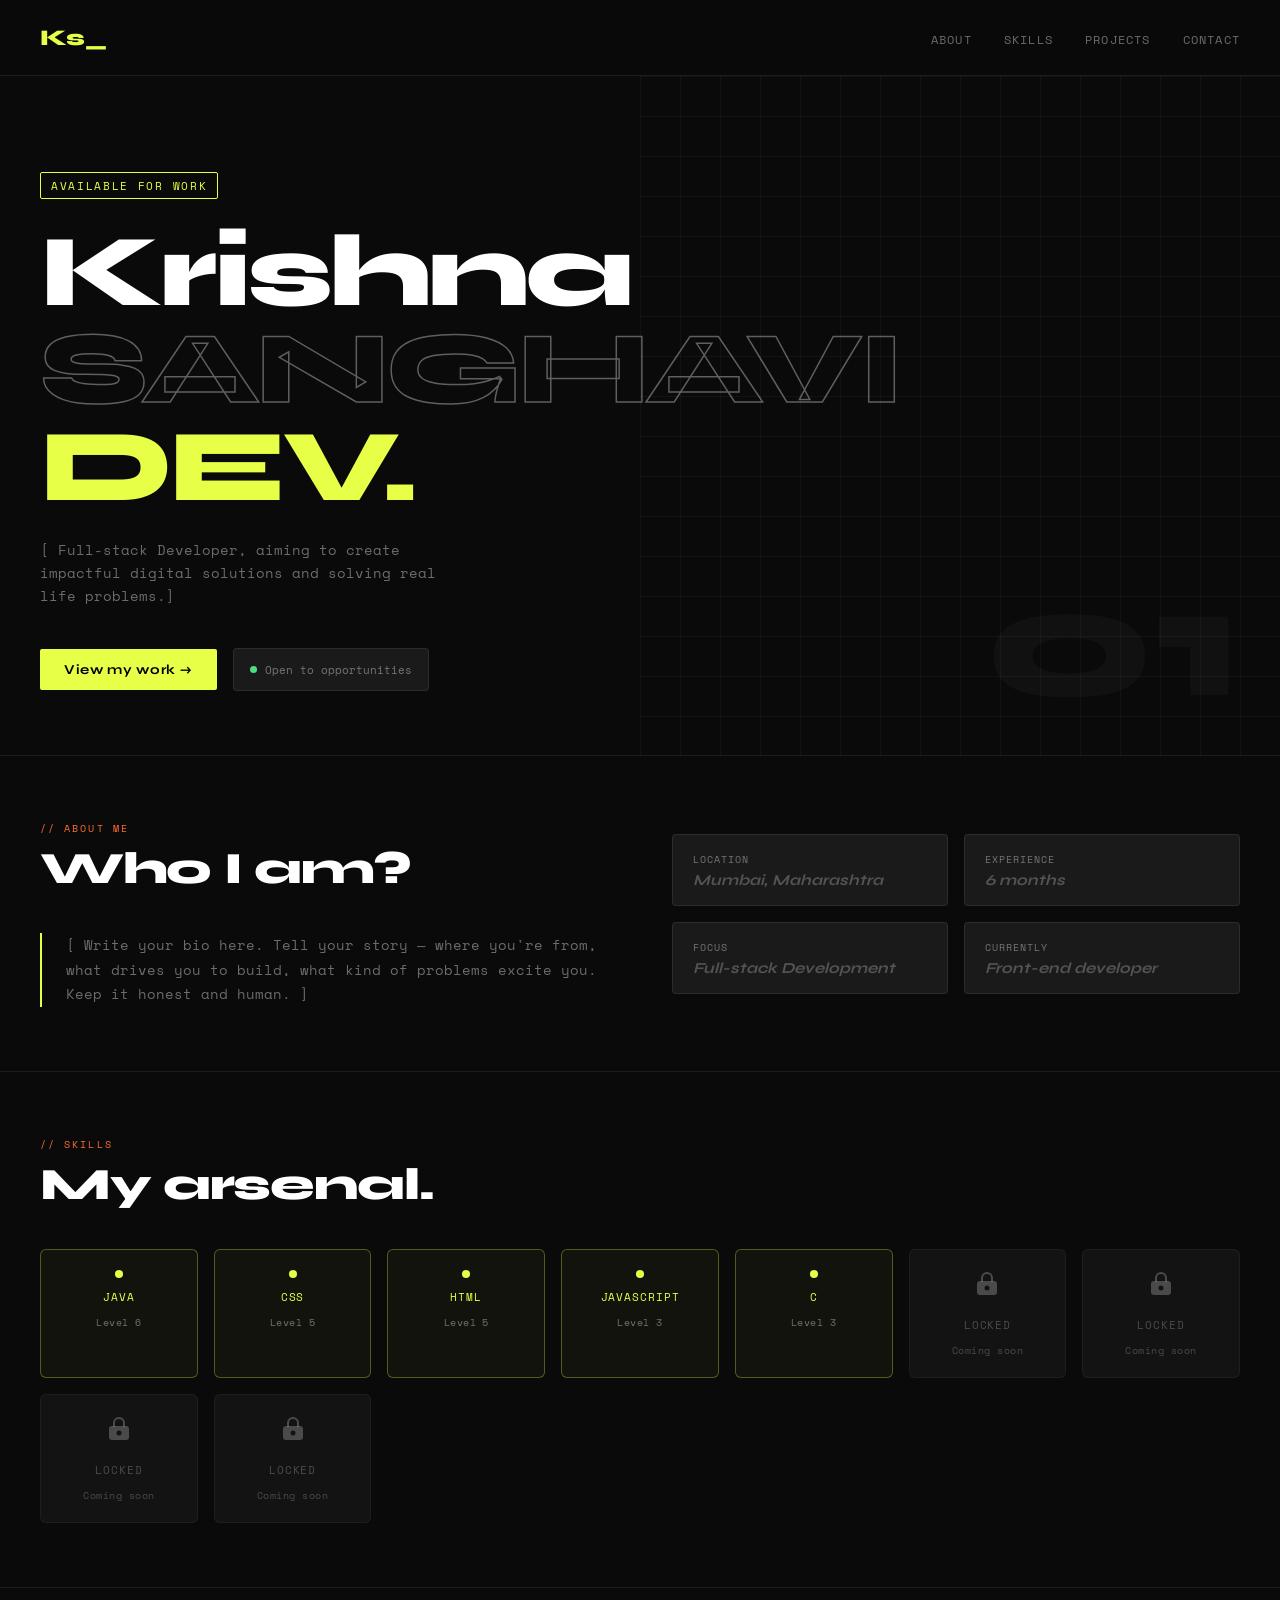
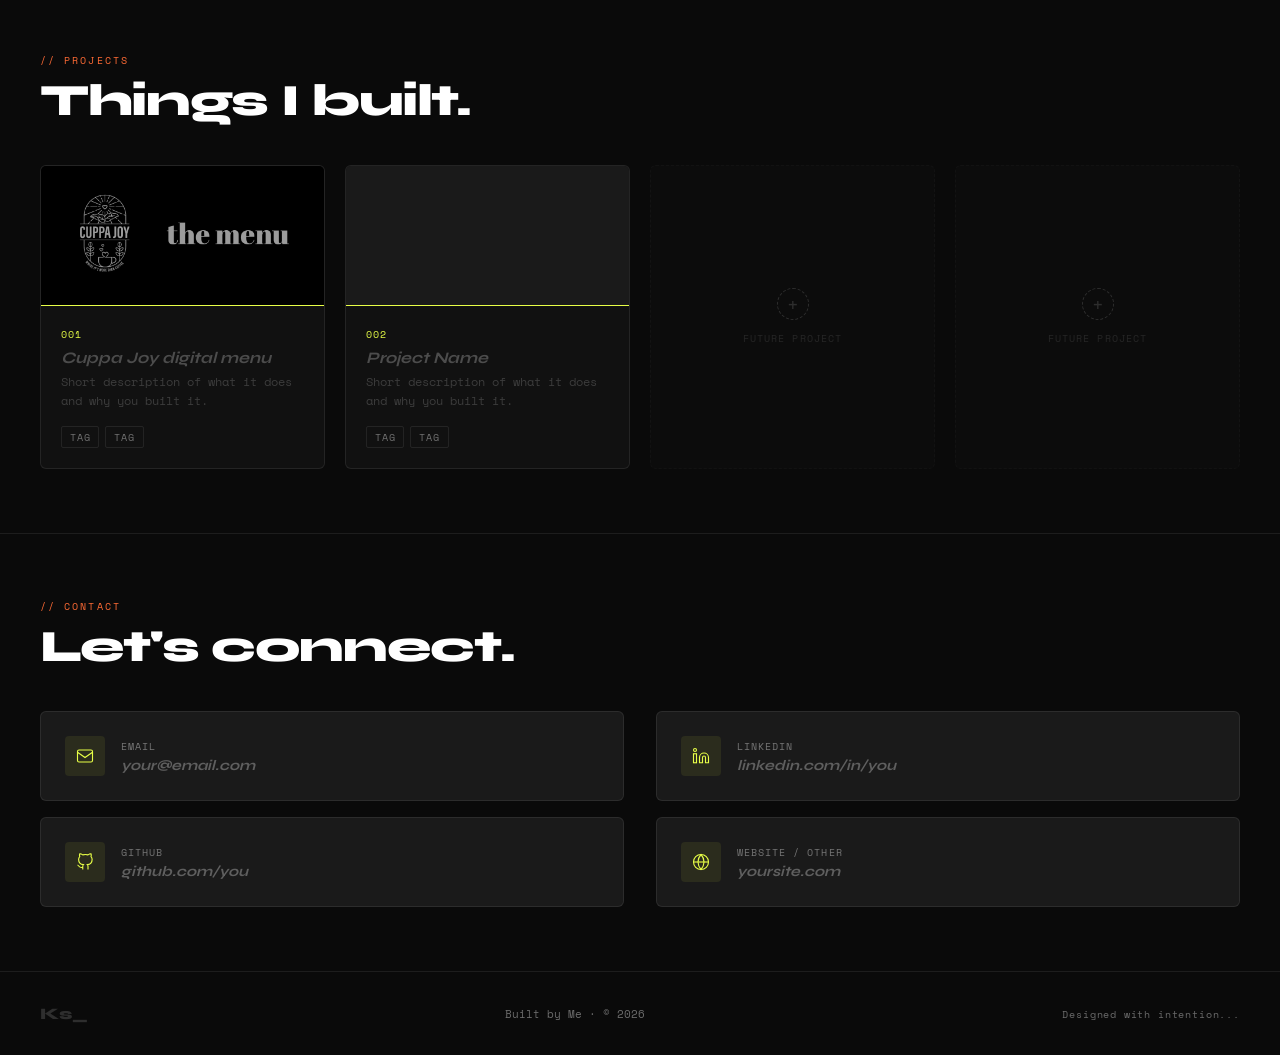
==== portfolio.html @ c1381d27 "update 8" ====
<!DOCTYPE html>
<html lang="en">
<head>
  <meta charset="UTF-8" />
  <meta name="viewport" content="width=device-width, initial-scale=1.0" />
  <title>Your Name — Developer Portfolio</title>
  <link href="https://fonts.googleapis.com/css2?family=Syne:wght@400;700;800&family=Space+Mono:wght@400;700&display=swap" rel="stylesheet" />
  <link rel="stylesheet" href="style3.css">
</head>
<body>
  <nav>
    <div class="logo">Ks_</div>
    <ul class="nav-links">
      <li><a href="#about">About</a></li>
      <li><a href="#skills">Skills</a></li>
      <li><a href="#projects">Projects</a></li>
      <li><a href="#contact">Contact</a></li>
    </ul>
  </nav>

  <div id="hero">
    <div class="hero-grid-bg"></div>
    <div class="hero-tag">Available for work</div>
    <h1>
      Krishna<br>
      <span class="outline">SANGHAVI</span><br>
      <span class="highlight">DEV.</span>
    </h1>
    <p class="hero-sub">[ Full-stack Developer, aiming to create impactful digital solutions and solving real life problems.]</p>
    <div class="hero-actions">
      <a class="hero-cta" href="#projects">View my work →</a>
      <div class="status-bar">
        <div class="status-dot"></div>
        Open to opportunities
      </div>
    </div>
    <div class="hero-number">01</div>
  </div>

  <section class="about" id="about">
    <div>
      <div class="section-label">// about me</div>
      <div class="section-title">Who I am?</div>
      <p class="about-bio">[ Write your bio here. Tell your story — where you're from, what drives you to build, what kind of problems excite you. Keep it honest and human. ]</p>
    </div>
    <div class="about-meta">
      <div class="meta-card">
        <div class="label">Location</div>
        <div class="value">Mumbai, Maharashtra</div>
      </div>
      <div class="meta-card">
        <div class="label">Experience</div>
        <div class="value">6 months</div>
      </div>
      <div class="meta-card">
        <div class="label">Focus</div>
        <div class="value">Full-stack Development</div>
      </div>
      <div class="meta-card">
        <div class="label">Currently</div>
        <div class="value">Front-end developer</div>
      </div>
    </div>
  </section>

  <section class="skills-section" id="skills">
    <div class="section-label">// skills</div>
    <div class="section-title">My arsenal.</div>
    <div class="skills-grid">

      <!--unlocked skills-->
      <div class="skill-slot unlocked">
        <div class="skill-dot"></div>
        <div class="skill-name">Java</div>
        <div class="skill-level">Level 6</div>
      </div>
      <div class="skill-slot unlocked">
        <div class="skill-dot"></div>
        <div class="skill-name">CSS</div>
        <div class="skill-level">Level 5</div>
      </div>
      <div class="skill-slot unlocked">
        <div class="skill-dot"></div>
        <div class="skill-name">HTML</div>
        <div class="skill-level">Level 5</div>
      </div>
      <div class="skill-slot unlocked">
        <div class="skill-dot"></div>
        <div class="skill-name">JavaScript</div>
        <div class="skill-level">Level 3</div>
      </div>
      <div class="skill-slot unlocked">
        <div class="skill-dot"></div>
        <div class="skill-name">C</div>
        <div class="skill-level">Level 3</div>
      </div>
      <!-- locked slots  -->
      <div class="skill-slot locked">
        <div class="lock-icon">
          <div class="lock-body">
            <div class="lock-shackle"></div>
            <div class="lock-keyhole"></div>
          </div>
        </div>
        <div class="skill-name">Locked</div>
        <div class="skill-level">Coming soon</div>
      </div>
      <div class="skill-slot locked">
        <div class="lock-icon">
          <div class="lock-body">
            <div class="lock-shackle"></div>
            <div class="lock-keyhole"></div>
          </div>
        </div>
        <div class="skill-name">Locked</div>
        <div class="skill-level">Coming soon</div>
      </div>
      <div class="skill-slot locked">
        <div class="lock-icon">
          <div class="lock-body">
            <div class="lock-shackle"></div>
            <div class="lock-keyhole"></div>
          </div>
        </div>
        <div class="skill-name">Locked</div>
        <div class="skill-level">Coming soon</div>
      </div>
      <div class="skill-slot locked">
        <div class="lock-icon">
          <div class="lock-body">
            <div class="lock-shackle"></div>
            <div class="lock-keyhole"></div>
          </div>
        </div>
        <div class="skill-name">Locked</div>
        <div class="skill-level">Coming soon</div>
      </div>

    </div>
  </section>

  <section class="projects-section" id="projects">
    <div class="section-label">// projects</div>
    <div class="section-title">Things I built.</div>
    <div class="projects-grid">

      <!-- PROJECT 1 -->
      <div class="project-card">
        <div class="project-thumb" id="project1"></div>
        <div class="project-body">
          <div class="project-num">001</div>
          <div class="project-title">Cuppa Joy digital menu</div>
          <div class="project-desc">Short description of what it does and why you built it.</div>
          <div class="project-tags">
            <span class="tag">tag</span>
            <span class="tag">tag</span>
          </div>
        </div>
      </div>

      <!-- PROJECT 2 -->
      <div class="project-card">
        <div class="project-thumb" id="project2"></div>
        <div class="project-body">
          <div class="project-num">002</div>
          <div class="project-title">Project Name</div>
          <div class="project-desc">Short description of what it does and why you built it.</div>
          <div class="project-tags">
            <span class="tag">tag</span>
            <span class="tag">tag</span>
          </div>
        </div>
      </div>

      <!-- FUTURE PROJECT SLOTS — replace with real projects when ready -->
      <div class="project-card add-slot">
        <div class="add-icon">+</div>
        <div style="font-size:0.65rem;letter-spacing:0.1em;text-transform:uppercase;color:rgba(255,255,255,0.3);">Future project</div>
      </div>
      <div class="project-card add-slot">
        <div class="add-icon">+</div>
        <div style="font-size:0.65rem;letter-spacing:0.1em;text-transform:uppercase;color:rgba(255,255,255,0.3);">Future project</div>
      </div>

    </div>
  </section>

  <!-- CONTACT -->
  <section class="contact-section" id="contact">
    <div class="section-label">// contact</div>
    <div class="section-title">Let's connect.</div>
    <div class="contact-grid">
      <div class="contact-col">
        <a class="contact-card" href="mailto:your@email.com">
          <div class="contact-icon">
            <svg width="18" height="18" viewBox="0 0 24 24" fill="none" stroke="#e8ff47" stroke-width="1.5"><rect x="2" y="4" width="20" height="16" rx="2"/><path d="m2 7 10 7 10-7"/></svg>
          </div>
          <div>
            <div class="label">Email</div>
            <div class="value">your@email.com</div>
          </div>
        </a>
        <a class="contact-card" href="https://github.com/you" target="_blank" rel="noopener">
          <div class="contact-icon">
            <svg width="18" height="18" viewBox="0 0 24 24" fill="none" stroke="#e8ff47" stroke-width="1.5"><path d="M9 19c-5 1.5-5-2.5-7-3m14 6v-3.87a3.37 3.37 0 0 0-.94-2.61c3.14-.35 6.44-1.54 6.44-7A5.44 5.44 0 0 0 20 4.77 5.07 5.07 0 0 0 19.91 1S18.73.65 16 2.48a13.38 13.38 0 0 0-7 0C6.27.65 5.09 1 5.09 1A5.07 5.07 0 0 0 5 4.77a5.44 5.44 0 0 0-1.5 3.78c0 5.42 3.3 6.61 6.44 7A3.37 3.37 0 0 0 9 18.13V22"/></svg>
          </div>
          <div>
            <div class="label">GitHub</div>
            <div class="value">github.com/you</div>
          </div>
        </a>
      </div>
      <div class="contact-col">
        <a class="contact-card" href="https://linkedin.com/in/you" target="_blank" rel="noopener">
          <div class="contact-icon">
            <svg width="18" height="18" viewBox="0 0 24 24" fill="none" stroke="#e8ff47" stroke-width="1.5"><path d="M16 8a6 6 0 0 1 6 6v7h-4v-7a2 2 0 0 0-2-2 2 2 0 0 0-2 2v7h-4v-7a6 6 0 0 1 6-6z"/><rect x="2" y="9" width="4" height="12"/><circle cx="4" cy="4" r="2"/></svg>
          </div>
          <div>
            <div class="label">LinkedIn</div>
            <div class="value">linkedin.com/in/you</div>
          </div>
        </a>
        <a class="contact-card" href="https://yoursite.com" target="_blank" rel="noopener">
          <div class="contact-icon">
            <svg width="18" height="18" viewBox="0 0 24 24" fill="none" stroke="#e8ff47" stroke-width="1.5"><circle cx="12" cy="12" r="10"/><line x1="2" y1="12" x2="22" y2="12"/><path d="M12 2a15.3 15.3 0 0 1 4 10 15.3 15.3 0 0 1-4 10 15.3 15.3 0 0 1-4-10 15.3 15.3 0 0 1 4-10z"/></svg>
          </div>
          <div>
            <div class="label">Website / Other</div>
            <div class="value">yoursite.com</div>
          </div>
        </a>
      </div>
    </div>
  </section>

  <footer>
    <div class="footer-logo">Ks_</div>
    <div>Built by Me · © 2026</div>
    <div style="font-size:0.65rem;letter-spacing:0.08em;">Designed with intention...</div>
  </footer>

</body>
</html>
---- style3.css ----
* { box-sizing: border-box; margin: 0; padding: 0; }

    html{
    scroll-behavior: smooth;
    }

    :root {
      --accent: #e8ff47;
      --accent2: #ff6b35;
      --dark: #0a0a0a;
      --surface: #111111;
      --surface2: #1a1a1a;
      --border: rgba(255,255,255,0.08);
      --muted: rgba(255,255,255,0.4);
    }

    body {
      background: var(--dark);
      color: #fff;
      font-family: 'Space Mono', monospace;
      min-height: 100vh;
      overflow-x: hidden;
    }

    nav {
      display: flex;
      justify-content: space-between;
      align-items: center;
      padding: 1.5rem 2.5rem;
      border-bottom: 1px solid var(--border);
      position: sticky;
      top: 0;
      background: rgba(10,10,10,0.92);
      backdrop-filter: blur(8px);
      z-index: 100;
    }
    .logo {
      font-family: 'Syne', sans-serif;
      font-weight: 800;
      font-size: 1.4rem;
      letter-spacing: -0.03em;
      color: var(--accent);
    }
    .nav-links {
      display: flex;
      gap: 2rem;
      list-style: none;
    }
    .nav-links a {
      color: var(--muted);
      text-decoration: none;
      font-size: 0.75rem;
      letter-spacing: 0.1em;
      text-transform: uppercase;
      transition: color 0.2s;
    }
    .nav-links a:hover { color: var(--accent); }
    #hero {
      padding: 6rem 2.5rem 4rem;
      position: relative;
      overflow: hidden;
    }
    .hero-tag {
      display: inline-block;
      font-size: 0.7rem;
      letter-spacing: 0.15em;
      text-transform: uppercase;
      color: var(--accent);
      border: 1px solid var(--accent);
      padding: 4px 10px;
      border-radius: 2px;
      margin-bottom: 1.5rem;
    }
    #hero h1 {
      font-family: 'Syne', sans-serif;
      font-weight: 800;
      font-size: clamp(3rem, 8vw, 7rem);
      line-height: 0.95;
      letter-spacing: -0.04em;
      margin-bottom: 0.5rem;
    }
    #hero h1 .outline {
      color: transparent;
      -webkit-text-stroke: 1.5px rgba(255,255,255,0.35);
    }
    #hero h1 .highlight { color: var(--accent); }
    .hero-sub {
      font-size: 0.85rem;
      color: var(--muted);
      max-width: 430px;
      line-height: 1.7;
      margin-top: 1.5rem;
      margin-bottom: 2.5rem;
    }
    .hero-cta {
      display: inline-flex;
      align-items: center;
      gap: 8px;
      background: var(--accent);
      color: #000;
      text-decoration: none;
      font-family: 'Syne', sans-serif;
      font-weight: 700;
      font-size: 0.85rem;
      letter-spacing: 0.05em;
      padding: 0.75rem 1.5rem;
      border-radius: 2px;
      transition: background 0.2s;
      border: none;
      cursor: pointer;
    }
    .hero-cta:hover { background: #fff; }
    .hero-grid-bg {
      position: absolute;
      top: 0; right: 0;
      width: 50%;
      height: 100%;
      background-image: linear-gradient(rgba(232,255,71,0.04) 1px, transparent 1px),
                        linear-gradient(90deg, rgba(232,255,71,0.04) 1px, transparent 1px);
      background-size: 40px 40px;
      pointer-events: none;
    }
    .hero-number {
      position: absolute;
      right: 2.5rem;
      bottom: 2rem;
      font-family: 'Syne', sans-serif;
      font-size: 10rem;
      font-weight: 800;
      color: rgba(255,255,255,0.03);
      line-height: 1;
      pointer-events: none;
      user-select: none;
    }
    .status-bar {
      display: inline-flex;
      align-items: center;
      gap: 8px;
      padding: 0.75rem 1rem;
      background: var(--surface2);
      border: 1px solid var(--border);
      border-radius: 4px;
      font-size: 0.7rem;
      color: var(--muted);
    }
    .status-dot {
      width: 7px; height: 7px;
      border-radius: 50%;
      background: #4ade80;
      animation: blink 2s ease-in-out infinite;
    }
    @keyframes blink { 0%,100%{opacity:1} 50%{opacity:0.3} }
    .hero-actions {
      display: flex;
      align-items: center;
      gap: 1rem;
      flex-wrap: wrap;
    }

    section { padding: 4rem 2.5rem; }
    .section-label {
      font-size: 0.65rem;
      letter-spacing: 0.2em;
      text-transform: uppercase;
      color: var(--accent2);
      margin-bottom: 0.5rem;
    }
    .section-title {
      font-family: 'Syne', sans-serif;
      font-weight: 800;
      font-size: clamp(1.8rem, 4vw, 2.8rem);
      letter-spacing: -0.03em;
      margin-bottom: 2.5rem;
      line-height: 1.1;
    }

    .about {
      border-top: 1px solid var(--border);
      display: grid;
      grid-template-columns: 1fr 1fr;
      gap: 4rem;
      align-items: center;
    }
    .about-bio {
      font-size: 0.85rem;
      color: var(--muted);
      line-height: 1.8;
      border-left: 2px solid var(--accent);
      padding-left: 1.5rem;
    }
    .about-meta {
      display: grid;
      grid-template-columns: 1fr 1fr;
      gap: 1rem;
    }
    .meta-card {
      background: var(--surface2);
      border: 1px solid var(--border);
      padding: 1rem 1.25rem;
      border-radius: 4px;
    }
    .meta-card .label {
      font-size: 0.65rem;
      color: var(--muted);
      letter-spacing: 0.1em;
      text-transform: uppercase;
      margin-bottom: 4px;
    }
    .meta-card .value {
      font-family: 'Syne', sans-serif;
      font-weight: 700;
      font-size: 0.95rem;
      color: rgba(255,255,255,0.25);
      font-style: italic;
    }

    .skills-section { border-top: 1px solid var(--border); }
    .skills-grid {
      display: grid;
      grid-template-columns: repeat(auto-fill, minmax(140px, 1fr));
      gap: 1rem;
    }
    .skill-slot {
      background: var(--surface2);
      border: 1px solid var(--border);
      border-radius: 6px;
      padding: 1.25rem 1rem;
      display: flex;
      flex-direction: column;
      align-items: center;
      gap: 10px;
      cursor: pointer;
      transition: border-color 0.2s, background 0.2s;
      position: relative;
    }
    /* --- UNLOCKED SKILL --- */
    .skill-slot.unlocked {
      border-color: rgba(232,255,71,0.3);
      background: rgba(232,255,71,0.04);
    }
    .skill-slot.unlocked:hover { border-color: var(--accent); }
    .skill-dot {
      width: 8px; height: 8px;
      background: var(--accent);
      border-radius: 50%;
    }
    /* Edit the lock look by modifying .lock-body, .lock-shackle, .lock-keyhole below */
    .skill-slot.locked { opacity: 0.6; cursor: default; }
    .skill-slot.locked:hover { border-color: rgba(255,255,255,0.15); background: var(--surface); }
    .lock-icon {
      width: 36px; height: 36px;
      display: flex;
      align-items: center;
      justify-content: center;
    }
    .lock-body {
      width: 20px; height: 14px;
      background: var(--muted);
      border-radius: 3px;
      position: relative;
    }
    .lock-shackle {
      position: absolute;
      top: -9px; left: 50%;
      transform: translateX(-50%);
      width: 12px; height: 10px;
      border: 2px solid var(--muted);
      border-bottom: none;
      border-radius: 6px 6px 0 0;
    }
    .lock-keyhole {
      position: absolute;
      top: 50%; left: 50%;
      transform: translate(-50%, -50%);
      width: 5px; height: 5px;
      background: var(--surface2);
      border-radius: 50%;
    }
    .skill-name {
      font-size: 0.7rem;
      letter-spacing: 0.08em;
      text-transform: uppercase;
      text-align: center;
    }
    .skill-slot.unlocked .skill-name { color: var(--accent); }
    .skill-slot.locked .skill-name { color: var(--muted); }
    .skill-level { font-size: 0.6rem; color: var(--muted); letter-spacing: 0.05em; }

    .projects-section { border-top: 1px solid var(--border); }
    .projects-grid {
      display: grid;
      grid-template-columns: repeat(auto-fill, minmax(280px, 1fr));
      gap: 1.25rem;
    }
    .project-card {
      background: var(--surface);
      border: 1px solid var(--border);
      border-radius: 6px;
      overflow: hidden;
      transition: border-color 0.2s, transform 0.2s;
    }
    .project-card:not(.add-slot):hover {
      border-color: rgba(232,255,71,0.3);
      transform: translateY(-2px);
    }
    .project-card.add-slot {
      border-style: dashed;
      display: flex;
      flex-direction: column;
      align-items: center;
      justify-content: center;
      min-height: 200px;
      gap: 10px;
      opacity: 0.35;
    }
    .project-card.add-slot:hover { opacity: 0.55; border-color: var(--accent); }
    .add-icon {
      width: 32px; height: 32px;
      border: 1.5px dashed var(--muted);
      border-radius: 50%;
      display: flex; align-items: center; justify-content: center;
      font-size: 1.2rem;
      color: var(--muted);
    }
    .project-thumb {
      width: 100%;
      height: 140px;
      background: var(--surface2);
      display: flex;
      align-items: center;
      justify-content: center;
      border-bottom: 1px solid var(--border);
      font-size: 0.65rem;
      color: rgba(255,255,255,0.12);
      letter-spacing: 0.15em;
      text-transform: uppercase;
    }
    #project1{
      background-image: url(project1.png);
      background-size: cover;
      background-position: center;
      border-color: var(--accent);
    }
    #project2{
      background-image: url(project2.png);
      background-size: cover;
      background-position: center;
      border-color: var(--accent);
    }
    .project-body { padding: 1.25rem; }
    .project-num {
      font-size: 0.65rem;
      color: var(--accent);
      letter-spacing: 0.1em;
      margin-bottom: 6px;
    }
    .project-title {
      font-family: 'Syne', sans-serif;
      font-weight: 700;
      font-size: 1rem;
      margin-bottom: 6px;
      color: rgba(255,255,255,0.25);
      font-style: italic;
    }
    .project-desc {
      font-size: 0.72rem;
      color: rgba(255,255,255,0.18);
      line-height: 1.6;
    }
    .project-tags { display: flex; gap: 6px; margin-top: 1rem; flex-wrap: wrap; }
    .tag {
      font-size: 0.6rem;
      letter-spacing: 0.08em;
      text-transform: uppercase;
      padding: 3px 8px;
      border-radius: 2px;
      border: 1px solid var(--border);
      color: var(--muted);
    }

    .contact-section { border-top: 1px solid var(--border); }
    .contact-grid {
      display: grid;
      grid-template-columns: 1fr 1fr;
      gap: 2rem;
      align-items: start;
    }
    .contact-col { display: flex; flex-direction: column; gap: 1rem; }
    .contact-card {
      background: var(--surface2);
      border: 1px solid var(--border);
      border-radius: 6px;
      padding: 1.5rem;
      display: flex;
      align-items: center;
      gap: 1rem;
      transition: border-color 0.2s;
      text-decoration: none;
      color: inherit;
    }
    .contact-card:hover { border-color: rgba(232,255,71,0.3); }
    .contact-icon {
      width: 40px; height: 40px;
      background: rgba(232,255,71,0.08);
      border-radius: 4px;
      display: flex; align-items: center; justify-content: center;
      flex-shrink: 0;
    }
    .contact-card .label {
      font-size: 0.65rem;
      color: var(--muted);
      letter-spacing: 0.1em;
      text-transform: uppercase;
      margin-bottom: 3px;
    }
    .contact-card .value {
      font-family: 'Syne', sans-serif;
      font-size: 0.9rem;
      font-weight: 700;
      color: rgba(255,255,255,0.3);
      font-style: italic;
    }

    /* FOOTER */
    footer {
      border-top: 1px solid var(--border);
      padding: 2rem 2.5rem;
      display: flex;
      justify-content: space-between;
      align-items: center;
      font-size: 0.7rem;
      color: var(--muted);
    }
    .footer-logo {
      font-family: 'Syne', sans-serif;
      font-weight: 800;
      font-size: 1rem;
      color: rgba(255,255,255,0.15);
    }

    /* RESPONSIVE */
    @media (max-width: 640px) {
      .about { grid-template-columns: 1fr; }
      .contact-grid { grid-template-columns: 1fr; }
      nav { padding: 1rem 1.25rem; }
      section { padding: 3rem 1.25rem; }
      .hero { padding: 4rem 1.25rem 3rem; }
      .nav-links { gap: 1rem; }
      footer { flex-direction: column; gap: 0.5rem; text-align: center; }
    }
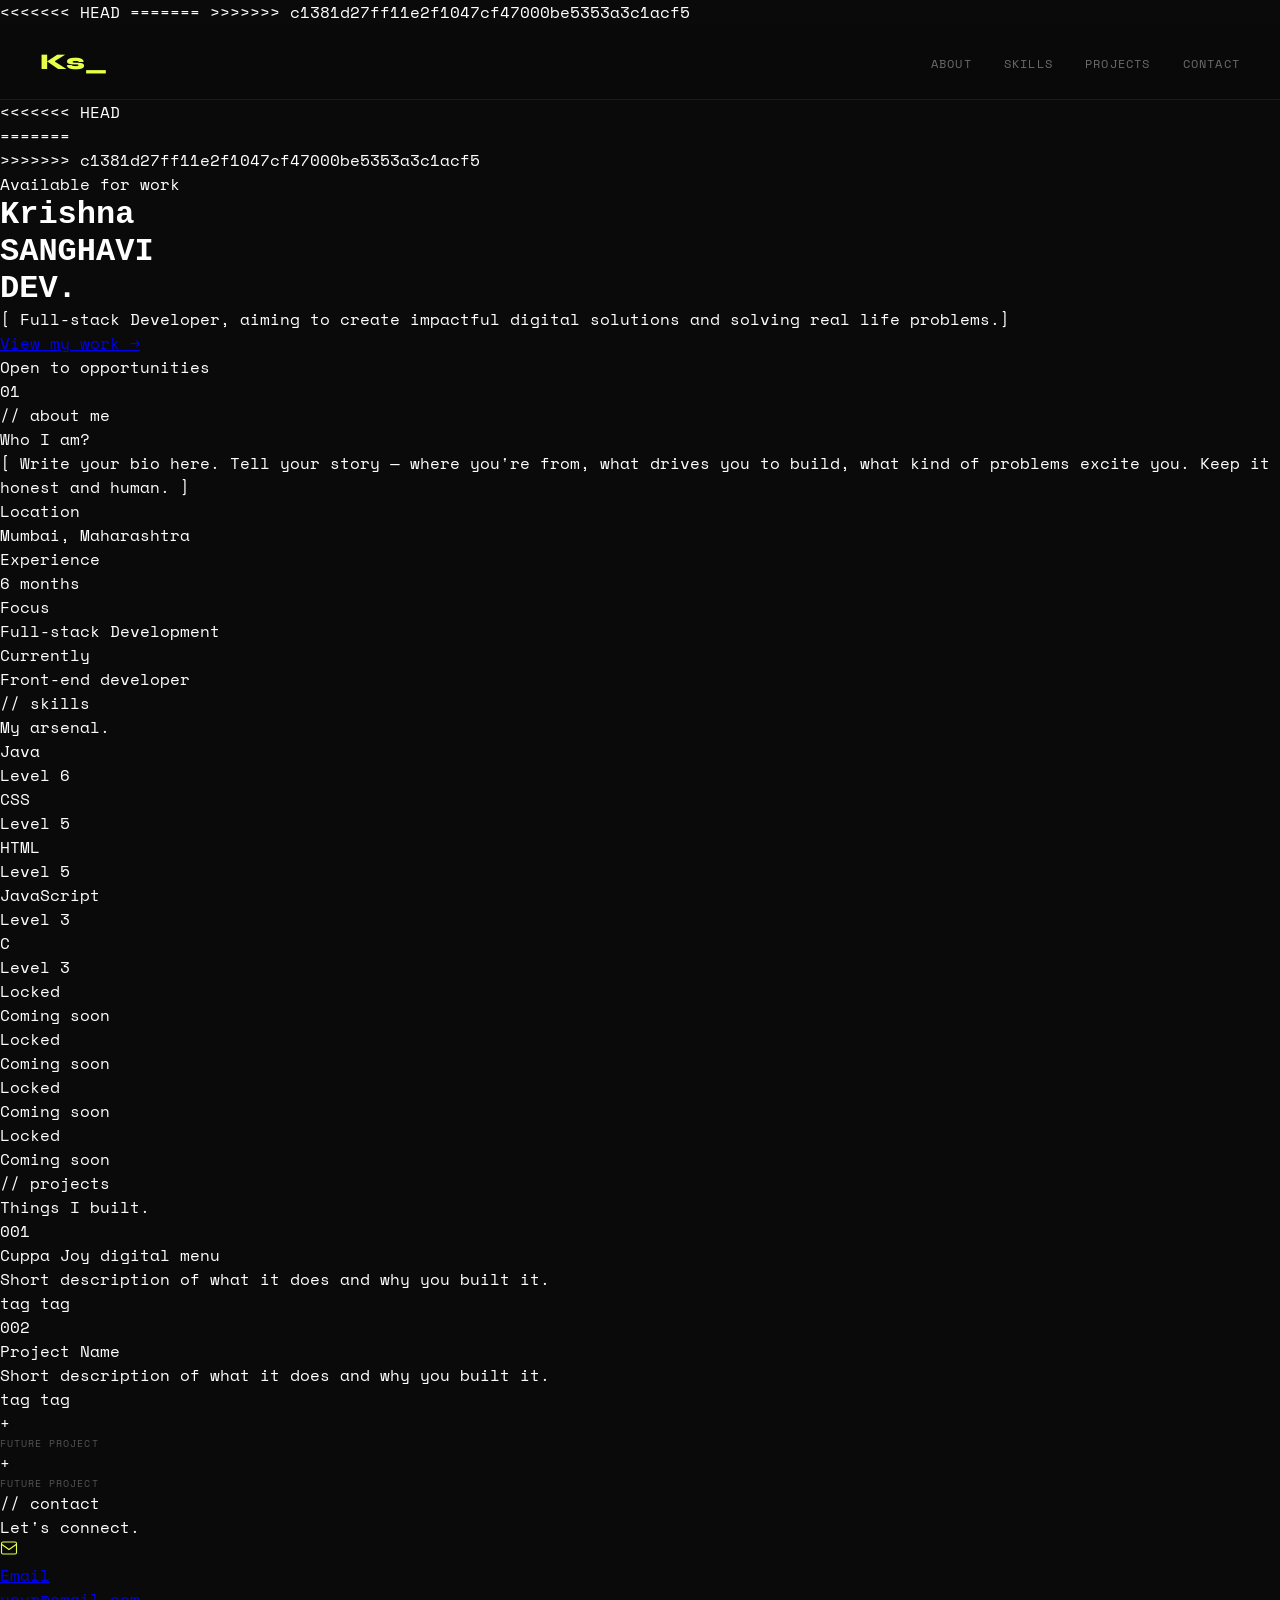
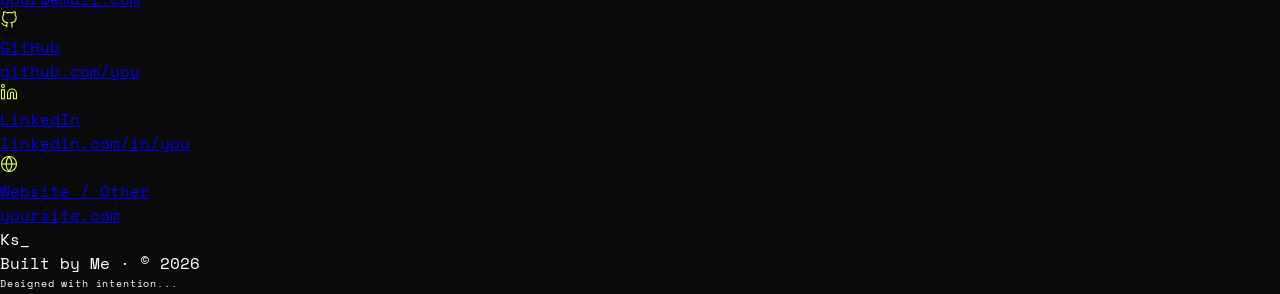
==== commit ea2ea334: "Merge branch 'main' of https://github.com/mrq-source/mrq-source" ====
--- a/portfolio.html
+++ b/portfolio.html
@@ -5,7 +5,11 @@
   <meta name="viewport" content="width=device-width, initial-scale=1.0" />
   <title>Your Name — Developer Portfolio</title>
   <link href="https://fonts.googleapis.com/css2?family=Syne:wght@400;700;800&family=Space+Mono:wght@400;700&display=swap" rel="stylesheet" />
+<<<<<<< HEAD
+  <link rel="stylesheet" href="style3.css" />
+=======
   <link rel="stylesheet" href="style3.css">
+>>>>>>> c1381d27ff11e2f1047cf47000be5353a3c1acf5
 </head>
 <body>
   <nav>
@@ -18,7 +22,12 @@
     </ul>
   </nav>
 
+<<<<<<< HEAD
+  <!-- HERO -->
+  <div class="hero">
+=======
   <div id="hero">
+>>>>>>> c1381d27ff11e2f1047cf47000be5353a3c1acf5
     <div class="hero-grid-bg"></div>
     <div class="hero-tag">Available for work</div>
     <h1>
--- a/style3.css
+++ b/style3.css
@@ -55,7 +55,11 @@
       transition: color 0.2s;
     }
     .nav-links a:hover { color: var(--accent); }
+<<<<<<< HEAD
+    .hero {
+=======
     #hero {
+>>>>>>> c1381d27ff11e2f1047cf47000be5353a3c1acf5
       padding: 6rem 2.5rem 4rem;
       position: relative;
       overflow: hidden;
@@ -71,7 +75,11 @@
       border-radius: 2px;
       margin-bottom: 1.5rem;
     }
+<<<<<<< HEAD
+    .hero h1 {
+=======
     #hero h1 {
+>>>>>>> c1381d27ff11e2f1047cf47000be5353a3c1acf5
       font-family: 'Syne', sans-serif;
       font-weight: 800;
       font-size: clamp(3rem, 8vw, 7rem);
@@ -79,11 +87,19 @@
       letter-spacing: -0.04em;
       margin-bottom: 0.5rem;
     }
+<<<<<<< HEAD
+    .hero h1 .outline {
+      color: transparent;
+      -webkit-text-stroke: 1.5px rgba(255,255,255,0.35);
+    }
+    .hero h1 .highlight { color: var(--accent); }
+=======
     #hero h1 .outline {
       color: transparent;
       -webkit-text-stroke: 1.5px rgba(255,255,255,0.35);
     }
     #hero h1 .highlight { color: var(--accent); }
+>>>>>>> c1381d27ff11e2f1047cf47000be5353a3c1acf5
     .hero-sub {
       font-size: 0.85rem;
       color: var(--muted);
--- a/style3.css
+++ b/style3.css
@@ -55,7 +55,11 @@
       transition: color 0.2s;
     }
     .nav-links a:hover { color: var(--accent); }
+<<<<<<< HEAD
+    .hero {
+=======
     #hero {
+>>>>>>> c1381d27ff11e2f1047cf47000be5353a3c1acf5
       padding: 6rem 2.5rem 4rem;
       position: relative;
       overflow: hidden;
@@ -71,7 +75,11 @@
       border-radius: 2px;
       margin-bottom: 1.5rem;
     }
+<<<<<<< HEAD
+    .hero h1 {
+=======
     #hero h1 {
+>>>>>>> c1381d27ff11e2f1047cf47000be5353a3c1acf5
       font-family: 'Syne', sans-serif;
       font-weight: 800;
       font-size: clamp(3rem, 8vw, 7rem);
@@ -79,11 +87,19 @@
       letter-spacing: -0.04em;
       margin-bottom: 0.5rem;
     }
+<<<<<<< HEAD
+    .hero h1 .outline {
+      color: transparent;
+      -webkit-text-stroke: 1.5px rgba(255,255,255,0.35);
+    }
+    .hero h1 .highlight { color: var(--accent); }
+=======
     #hero h1 .outline {
       color: transparent;
       -webkit-text-stroke: 1.5px rgba(255,255,255,0.35);
     }
     #hero h1 .highlight { color: var(--accent); }
+>>>>>>> c1381d27ff11e2f1047cf47000be5353a3c1acf5
     .hero-sub {
       font-size: 0.85rem;
       color: var(--muted);
